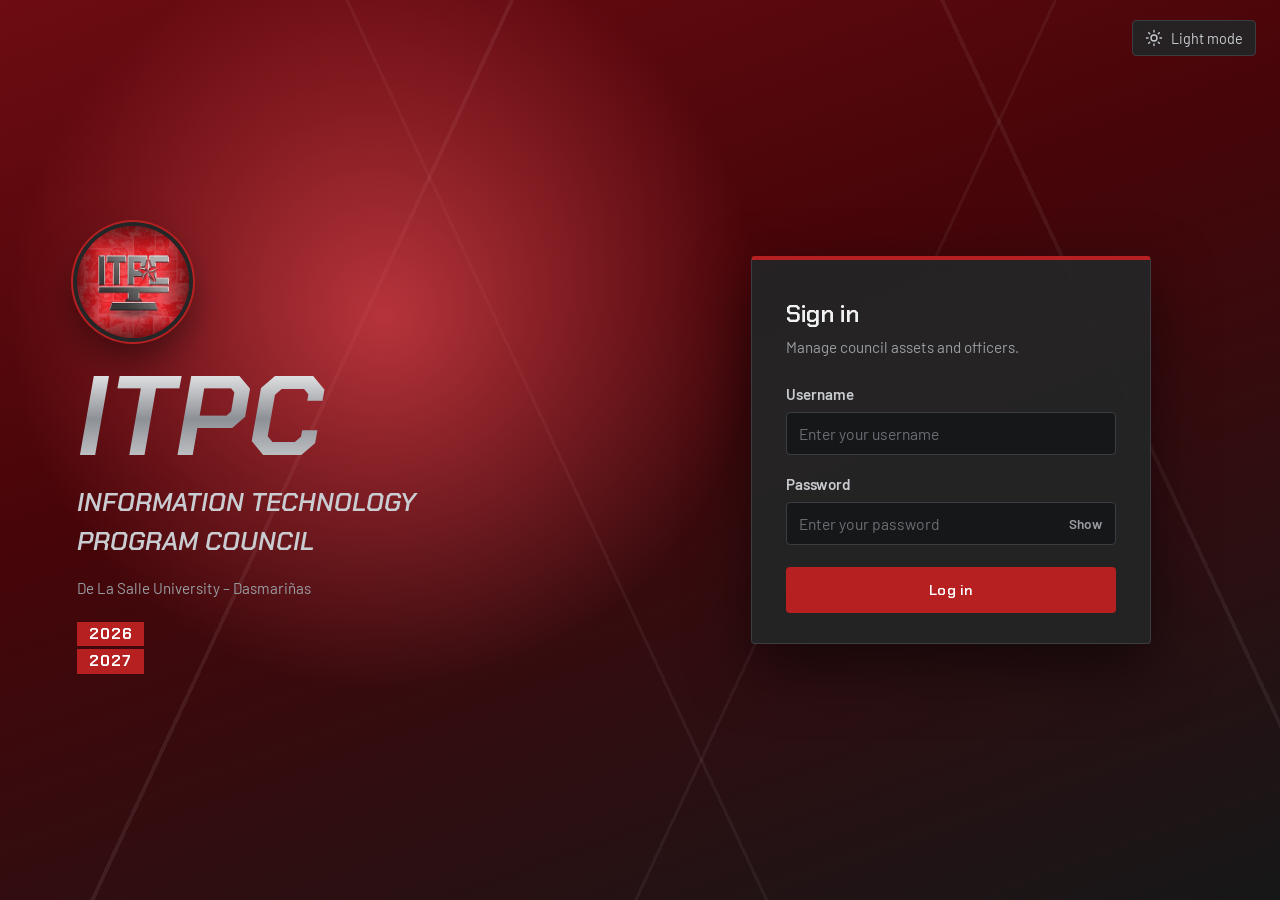
==== about.html @ 414f59ed "return of files changes: returning the files to the new repository." ====
<!doctype html>
<html lang="en">
  <head>
    <meta charset="UTF-8" />
    <meta name="viewport" content="width=device-width, initial-scale=1.0" />
    <title>ITPC — About</title>
    <link rel="icon" type="image/png" href="assets/favicon.png" />
    <link rel="preconnect" href="https://fonts.googleapis.com" />
    <link rel="preconnect" href="https://fonts.gstatic.com" crossorigin />
    <link
      href="https://fonts.googleapis.com/css2?family=Barlow:wght@400;500;600&family=Chakra+Petch:ital,wght@0,500;0,600;0,700;1,600;1,700&display=swap"
      rel="stylesheet"
    />
    <script>
      document.documentElement.setAttribute(
        "data-theme",
        localStorage.getItem("itpc_theme") || "dark",
      );
    </script>
    <link rel="stylesheet" href="css/style.css" />
  </head>
  <body>
    <div class="app-shell">
      <!-- Sidebar: identical on every page. main.js adds "is-active" to the
         link for the current page and fills in the user chip. -->
      <aside class="sidebar">
        <a class="sidebar-brand" href="dashboard.html">
          <img
            src="assets/itpc-logo.png"
            alt="ITPC logo"
            width="42"
            height="42"
          />
          <span class="brand-text">
            <strong>ITPC</strong>
            <small>Program Council ERP</small>
          </span>
        </a>

        <ul class="sidebar-nav">
          <li>
            <a href="dashboard.html"
              ><svg class="nav-icon" viewBox="0 0 24 24" aria-hidden="true">
                <rect x="3" y="3" width="7" height="9" rx="1" />
                <rect x="14" y="3" width="7" height="5" rx="1" />
                <rect x="14" y="12" width="7" height="9" rx="1" />
                <rect x="3" y="16" width="7" height="5" rx="1" /></svg
              >Dashboard</a
            >
          </li>
          <li>
            <a href="inventory.html"
              ><svg class="nav-icon" viewBox="0 0 24 24" aria-hidden="true">
                <path d="M21 8l-9-5-9 5v8l9 5 9-5V8z" />
                <path d="M3 8l9 5 9-5M12 13v8" /></svg
              >Inventory</a
            >
          </li>
          <li>
            <a href="hr.html"
              ><svg class="nav-icon" viewBox="0 0 24 24" aria-hidden="true">
                <circle cx="9" cy="8" r="3.5" />
                <path d="M2.5 20c0-3.6 2.9-6 6.5-6s6.5 2.4 6.5 6" />
                <circle cx="17" cy="9" r="2.5" />
                <path d="M17 14c2.8 0 4.5 1.9 4.5 4.5" /></svg
              >Officers</a
            >
          </li>
          <li>
            <a href="events.html"
              ><svg class="nav-icon" viewBox="0 0 24 24" aria-hidden="true">
                <rect x="3" y="5" width="18" height="16" rx="2" />
                <path d="M3 10h18M8 3v4M16 3v4" /></svg
              >Events</a
            >
          </li>
          <li>
            <a href="changelog.html"
              ><svg class="nav-icon" viewBox="0 0 24 24" aria-hidden="true">
                <path d="M3 12a9 9 0 1 0 3-6.7L3 8" />
                <path d="M3 3v5h5M12 7v5l3 2" /></svg
              >Change log</a
            >
          </li>
          <li>
            <a href="about.html"
              ><svg class="nav-icon" viewBox="0 0 24 24" aria-hidden="true">
                <circle cx="12" cy="12" r="9" />
                <path d="M12 11v5M12 8h.01" /></svg
              >About</a
            >
          </li>
          <li>
            <a href="contact.html"
              ><svg class="nav-icon" viewBox="0 0 24 24" aria-hidden="true">
                <rect x="3" y="5" width="18" height="14" rx="2" />
                <path d="M3 7l9 6 9-6" /></svg
              >Contact</a
            >
          </li>
        </ul>

        <div class="sidebar-footer">
          <div class="user-chip">
            <span class="user-avatar" id="userAvatar">?</span>
            <span
              ><strong id="userName">Guest</strong><small id="userRole"></small
            ></span>
          </div>
          <button
            type="button"
            class="theme-toggle"
            id="themeToggle"
            aria-pressed="false"
          >
            <svg class="to-light" viewBox="0 0 24 24" aria-hidden="true">
              <circle cx="12" cy="12" r="4" />
              <path
                d="M12 2v2M12 20v2M4.9 4.9l1.4 1.4M17.7 17.7l1.4 1.4M2 12h2M20 12h2M4.9 19.1l1.4-1.4M17.7 6.3l1.4-1.4"
              />
            </svg>
            <svg class="to-dark" viewBox="0 0 24 24" aria-hidden="true">
              <path d="M21 12.8A9 9 0 1 1 11.2 3a7 7 0 0 0 9.8 9.8z" />
            </svg>
            <span class="to-light">Light mode</span>
            <span class="to-dark">Dark mode</span>
          </button>
          <a href="index.html" id="logoutLink">Log out</a>
        </div>
      </aside>

      <main class="main-content">
        <div class="page-header">
          <div>
            <h1>About</h1>
            <p>Who we are and what this system is for.</p>
          </div>
        </div>

        <section class="panel about-intro">
          <div class="panel-header"><h2>About ITPC</h2></div>
          <p>
            ITPC is the IT Program Council of De La Salle University &ndash;
            Dasmari&ntilde;as (DLSU-D). The council runs events, workshops and
            activities for its members, and looks after the materials and
            officers that make them happen.
          </p>
          <!-- TODO: add the council's mission, vision, history and adviser here -->
        </section>

        <section class="panel">
          <div class="panel-header"><h2>What this system does</h2></div>
          <p class="about-lead">
            The ITPC Program Council ERP keeps the council's day-to-day records
            in one place, so nothing lives in scattered chats and spreadsheets.
          </p>
          <ul class="about-features">
            <li>
              <strong>Inventory</strong>
              <span>Track merchandise, event materials and office supplies, with low-stock alerts.</span>
            </li>
            <li>
              <strong>Officers</strong>
              <span>See every officer, their position, committee and active status.</span>
            </li>
            <li>
              <strong>Events</strong>
              <span>Plan meetings, workshops, seminars and socials on a shared calendar.</span>
            </li>
            <li>
              <strong>Change log</strong>
              <span>A record of who changed what, and when, across the whole system.</span>
            </li>
            <li>
              <strong>Reports &amp; backups</strong>
              <span>Print a status report or download a backup of all the data.</span>
            </li>
          </ul>
        </section>

        <section class="panel">
          <div class="panel-header"><h2>The developers</h2></div>
          <ul class="dev-list">
            <li>
              <span class="user-avatar" aria-hidden="true">JM</span>
              <strong>James Montuya</strong>
            </li>
            <li>
              <span class="user-avatar" aria-hidden="true">WY</span>
              <strong>Wyethh Yumang</strong>
            </li>
          </ul>
        </section>

        <footer class="site-footer">
          <div class="footer-grid">
            <div class="footer-brand">
              <div class="footer-logo">
                <img src="assets/itpc-logo.png" alt="" width="40" height="40" />
                <div>
                  <strong>ITPC</strong>
                  <small>Program Council ERP · DLSU-D</small>
                </div>
              </div>
              <p>
                Keeping the council's inventory, officers and events in one
                place.
              </p>
            </div>

            <nav class="footer-col" aria-label="Footer">
              <h3>Quick links</h3>
              <ul>
                <li><a href="dashboard.html">Dashboard</a></li>
                <li><a href="inventory.html">Inventory</a></li>
                <li><a href="hr.html">Officers</a></li>
                <li><a href="events.html">Events</a></li>
                <li><a href="changelog.html">Change log</a></li>
                <li><a href="about.html">About</a></li>
                <li><a href="contact.html">Contact</a></li>
              </ul>
            </nav>

            <div class="footer-col">
              <h3>Get in touch</h3>
              <ul>
                <li>
                  <a href="mailto:itprogramcouncil@gmail.com"
                    >itprogramcouncil@gmail.com</a
                  >
                </li>
                <li>
                  <a
                    href="https://web.facebook.com/DLSUD.ITPC"
                    target="_blank"
                    rel="noopener noreferrer"
                    >facebook.com/DLSUD.ITPC</a
                  >
                </li>
              </ul>
            </div>
          </div>

          <div class="footer-bottom">
            <span>&copy; 2026 ITPC. All rights reserved.</span>
            <span>Developed by James Montuya &amp; Wyethh Yumang</span>
          </div>
        </footer>
      </main>
    </div>

    <script src="js/auth.js"></script>
    <script src="js/main.js"></script>
  </body>
</html>
---- css/style.css ----
/* ==========================================================================
   ITPC ERP — Stylesheet
   Colors are taken from the DLSUD ITPC Facebook page (red banner, charcoal
   profile area, brushed-steel lettering).

   Sections: 1 Tokens & base · 2 Typography · 3 Layout · 4 Sidebar ·
   5 Buttons & forms · 6 Cards & panels · 7 Toolbar · 8 Table ·
   9 Dashboard widgets · 10 Toast & modals · 11 Login · 12 Motion ·
   13 Responsive
   ========================================================================== */

/* ---------- 1. Tokens & base ----------
   Every color lives here as a CSS variable. To re-theme the site, change
   these values only — nothing else in the file has a hardcoded color
   (except a few rgba() shadows). */
:root {
  /* Brand palette (sampled from the ITPC page) */
  --crimson: #b62021; /* main red of the banner */
  --crimson-bright: #da434c; /* highlight red, hover states */
  --maroon: #470509; /* deep red, backgrounds & glows */

  --ink: #161718; /* page background */
  --charcoal: #232527; /* panels (same dark as the FB profile area) */
  --charcoal-raised: #2c2f32; /* inputs, hovered rows */
  --line: #3a3d42; /* borders and dividers */

  --steel: #9a9ea3; /* muted text (the brushed-metal gray) */
  --steel-light: #c9ccd0;
  --text: #f1f2f3;

  --ok: #56b587; /* "In Stock" / "Active" */
  --ok-soft: rgba(86, 181, 135, 0.14);
  --danger-soft: rgba(218, 67, 76, 0.16);

  /* Fonts. Chakra Petch is the closest free match to the angular, italic
     lettering on the ITPC banner. Barlow is the readable body font. */
  --font-display: "Chakra Petch", "Bahnschrift", "Segoe UI", Arial, sans-serif;
  --font-body: "Barlow", "Segoe UI", Roboto, Helvetica, Arial, sans-serif;

  --radius: 4px;
  --sidebar-width: 244px;
  --transition: 0.18s ease;

  /* Tokens for colors that used to be hardcoded (so light mode can change them) */
  --hover-text: #ffffff;
  --hover-bg: rgba(255, 255, 255, 0.05);
  --placeholder: #6b6f75;
  --on-accent: #ffffff; /* text that sits on crimson/maroon */
  --login-card-bg: rgba(35, 37, 39, 0.92);
  --login-wash: linear-gradient(
    160deg,
    #6d0c12 0%,
    var(--maroon) 40%,
    var(--ink) 100%
  );
  --wordmark-grad: linear-gradient(
    180deg,
    #f3f4f5 0%,
    #8d9095 52%,
    #cfd1d4 100%
  );

  color-scheme: dark; /* makes native dropdowns, scrollbars, number spinners dark */
}

/* Light theme: only the variables change. Toggled by data-theme="light" on <html>. */
:root[data-theme="light"] {
  --crimson-bright: #c62830; /* slightly deeper so it's readable on white */

  --ink: #f2f3f5;
  --charcoal: #ffffff;
  --charcoal-raised: #eceef1;
  --line: #d6d9de;

  --steel: #5f646b;
  --steel-light: #3c4045;
  --text: #1b1c1e;

  --ok: #2e8f63;
  --ok-soft: rgba(46, 143, 99, 0.14);
  --danger-soft: rgba(182, 32, 33, 0.1);

  --hover-text: #111213;
  --hover-bg: rgba(0, 0, 0, 0.05);
  --placeholder: #8a8f96;
  --login-card-bg: rgba(255, 255, 255, 0.94);
  --login-wash: linear-gradient(
    160deg,
    #f4d3d6 0%,
    #f3e3e4 40%,
    var(--ink) 100%
  );
  --wordmark-grad: linear-gradient(
    180deg,
    #4a4d52 0%,
    #1f2226 52%,
    #5b5f65 100%
  );

  color-scheme: light;
}

* {
  box-sizing: border-box;
  margin: 0;
  padding: 0;
}

body {
  font-family: var(--font-body);
  color: var(--text);
  background: var(--ink);
  line-height: 1.5;
  -webkit-font-smoothing: antialiased;
}

a {
  color: inherit;
  text-decoration: none;
}

ul {
  list-style: none;
}

img {
  max-width: 100%;
  display: block;
}

button {
  font-family: inherit;
}

:focus-visible {
  outline: 2px solid var(--crimson-bright);
  outline-offset: 2px;
}

/* ---------- 2. Typography ----------
   Headings copy the banner: bold, italic, angular. */
h1 {
  font-family: var(--font-display);
  font-size: 2rem;
  font-weight: 700;
  font-style: italic;
  text-transform: uppercase;
  letter-spacing: 0.01em;
  line-height: 1.1;
}

h2 {
  font-family: var(--font-display);
  font-size: 1.2rem;
  font-weight: 600;
}

h3 {
  font-family: var(--font-display);
  font-size: 1.05rem;
  font-weight: 600;
}

p,
label,
td,
th {
  font-size: 0.95rem;
}
small {
  font-size: 0.8rem;
  color: var(--steel);
}

/* ---------- 3. App shell layout ---------- */
.app-shell {
  display: flex;
  min-height: 100vh;
}

.main-content {
  flex: 1;
  min-width: 0;
  padding: 36px 44px 56px;
  max-width: 1180px;
}

.page-header {
  display: flex;
  justify-content: space-between;
  align-items: flex-end;
  flex-wrap: wrap;
  gap: 14px;
  margin-bottom: 28px;
}

.page-header p {
  color: var(--steel);
  margin-top: 6px;
}

/* The little red bar under each page title echoes the red "2026/2027"
   blocks on the banner. */
.page-header h1::after {
  content: "";
  display: block;
  width: 56px;
  height: 4px;
  margin-top: 10px;
  background: var(--crimson);
  transform: skewX(-25deg);
}

/* ---------- 4. Sidebar ---------- */
.sidebar {
  width: var(--sidebar-width);
  background: var(--charcoal);
  border-right: 1px solid var(--line);
  flex-shrink: 0;
  padding: 24px 0 20px;
  display: flex;
  flex-direction: column;
  position: sticky;
  top: 0;
  height: 100vh; /* stays put while the page content scrolls */
}

.sidebar-brand {
  display: flex;
  align-items: center;
  gap: 12px;
  padding: 0 22px 22px;
  border-bottom: 1px solid var(--line);
  margin-bottom: 14px;
}

.sidebar-brand img {
  width: 42px;
  height: 42px;
  border-radius: 50%;
  box-shadow:
    0 0 0 2px var(--ink),
    0 0 0 3px var(--crimson);
}

.brand-text strong {
  display: block;
  font-family: var(--font-display);
  font-style: italic;
  font-size: 1.35rem;
  line-height: 1;
  letter-spacing: 0.04em;
}

.brand-text small {
  display: block;
  margin-top: 4px;
}

.sidebar-nav {
  flex: 1;
}

.sidebar-nav li a {
  display: flex;
  align-items: center;
  gap: 12px;
  padding: 12px 22px;
  font-size: 0.98rem;
  color: var(--steel-light);
  border-left: 3px solid transparent;
  transition:
    background var(--transition),
    padding-left var(--transition),
    color var(--transition);
}

.sidebar-nav li a:hover {
  background: var(--hover-bg);
  padding-left: 27px;
  color: var(--hover-text);
}

/* main.js adds this class to the link of the page you're on */
.sidebar-nav li a.is-active {
  background: linear-gradient(90deg, rgba(182, 32, 33, 0.28), transparent);
  border-left-color: var(--crimson-bright);
  color: var(--hover-text);
  font-weight: 600;
}

.nav-icon {
  width: 19px;
  height: 19px;
  flex-shrink: 0;
  fill: none;
  stroke: currentColor;
  stroke-width: 1.8;
  stroke-linecap: round;
  stroke-linejoin: round;
}

.sidebar-footer {
  padding: 14px 22px 0;
  border-top: 1px solid var(--line);
}

.user-chip {
  display: flex;
  align-items: center;
  gap: 10px;
  margin-bottom: 6px;
}

.user-avatar {
  width: 34px;
  height: 34px;
  border-radius: 50%;
  display: grid;
  place-items: center;
  background: var(--crimson);
  color: var(--on-accent);
  font-family: var(--font-display);
  font-weight: 700;
  flex-shrink: 0;
}

.user-chip strong {
  display: block;
  font-size: 0.95rem;
  line-height: 1.2;
}

.sidebar-footer a {
  display: block;
  padding: 8px 0;
  font-size: 0.9rem;
  color: var(--steel);
  transition: color var(--transition);
}

.sidebar-footer a:hover {
  color: var(--crimson-bright);
}

/* ---------- 5. Buttons & forms ---------- */
.btn {
  display: inline-block;
  padding: 10px 20px;
  border-radius: var(--radius);
  border: 1px solid transparent;
  font-family: var(--font-display);
  font-size: 0.9rem;
  font-weight: 600;
  letter-spacing: 0.03em;
  cursor: pointer;
  transition:
    background var(--transition),
    transform var(--transition),
    box-shadow var(--transition),
    border-color var(--transition);
}

.btn:hover {
  transform: translateY(-1px);
}
.btn:active {
  transform: translateY(0);
}

.btn-primary {
  background: var(--crimson);
  color: #ffffff;
}

.btn-primary:hover {
  background: var(--crimson-bright);
  box-shadow: 0 4px 16px rgba(218, 67, 76, 0.35);
}

.btn-secondary {
  background: transparent;
  border-color: var(--line);
  color: var(--steel-light);
}

.btn-secondary:hover {
  border-color: var(--steel);
  color: var(--hover-text);
}

.form-field {
  margin-bottom: 18px;
}

.form-field label {
  display: block;
  margin-bottom: 6px;
  font-weight: 600;
  color: var(--steel-light);
}

.form-field input,
.form-field select {
  width: 100%;
  padding: 11px 12px;
  border: 1px solid var(--line);
  border-radius: var(--radius);
  font-family: inherit;
  font-size: 0.98rem;
  color: var(--text);
  background: var(--ink);
  transition:
    border-color var(--transition),
    box-shadow var(--transition);
}

.form-field input::placeholder {
  color: var(--placeholder);
}

.form-field input:focus,
.form-field select:focus {
  outline: none;
  border-color: var(--crimson-bright);
  box-shadow: 0 0 0 3px rgba(218, 67, 76, 0.25);
}

.form-error {
  color: var(--crimson-bright);
  font-size: 0.88rem;
  margin-bottom: 12px;
}

/* Hidden by default; body.is-admin (set by JS after login) reveals them.
   Using a body class means rows created later by JS are covered too. */
.admin-only {
  display: none !important;
}

body.is-admin .admin-only {
  display: inline-block !important;
}

/* ---------- Theme toggle ---------- */
.theme-toggle {
  display: flex;
  align-items: center;
  gap: 8px;
  width: 100%;
  padding: 8px 0;
  background: none;
  border: none;
  cursor: pointer;
  font-size: 0.9rem;
  color: var(--steel);
  transition: color var(--transition);
}

.theme-toggle:hover {
  color: var(--crimson-bright);
}

.theme-toggle svg {
  width: 18px;
  height: 18px;
  flex-shrink: 0;
  fill: none;
  stroke: currentColor;
  stroke-width: 1.8;
  stroke-linecap: round;
  stroke-linejoin: round;
}

/* Dark mode shows "Light mode" (sun); light mode shows "Dark mode" (moon) */
.theme-toggle .to-dark {
  display: none;
}
:root[data-theme="light"] .theme-toggle .to-light {
  display: none;
}
:root[data-theme="light"] .theme-toggle .to-dark {
  display: inline-block;
}

/* Login page: floating button, top-right */
.login-screen .theme-toggle {
  position: absolute;
  top: 20px;
  right: 24px;
  z-index: 2;
  width: auto;
  padding: 8px 12px;
  border: 1px solid var(--line);
  border-radius: var(--radius);
  background: var(--login-card-bg);
  color: var(--steel-light);
}

/* ---------- 6. Cards & panels ---------- */
.stat-grid {
  display: grid;
  grid-template-columns: repeat(auto-fit, minmax(150px, 1fr));
  gap: 16px;
  margin-bottom: 24px;
}

.stat-card {
  position: relative;
  background: var(--charcoal);
  border: 1px solid var(--line);
  border-radius: var(--radius);
  padding: 20px 20px 18px;
  overflow: hidden;
  transition:
    transform var(--transition),
    border-color var(--transition);
}

/* Red corner tab in the top-right of every card */
.stat-card::after {
  content: "";
  position: absolute;
  top: 0;
  right: 0;
  width: 26px;
  height: 26px;
  background: linear-gradient(225deg, var(--crimson) 50%, transparent 50%);
}

.stat-card:hover {
  transform: translateY(-3px);
  border-color: var(--crimson);
}

.stat-card small {
  color: var(--steel-light);
  font-size: 0.85rem;
}

.stat-card .stat-value {
  font-family: var(--font-display);
  font-style: italic;
  font-size: 2.6rem;
  font-weight: 700;
  line-height: 1.1;
  margin-top: 4px;
}

.stat-card.alert .stat-value {
  color: var(--crimson-bright);
}

.panel {
  background: var(--charcoal);
  border: 1px solid var(--line);
  border-radius: var(--radius);
  padding: 22px 24px;
  margin-bottom: 24px;
  overflow-x: auto; /* wide tables scroll inside the panel, not the page */
}

.panel-header {
  display: flex;
  justify-content: space-between;
  align-items: center;
  gap: 12px;
  margin-bottom: 12px;
}

/* ---------- 7. Toolbar (search + filters) ---------- */
.toolbar {
  display: flex;
  justify-content: space-between;
  align-items: center;
  flex-wrap: wrap;
  gap: 12px;
  margin-bottom: 18px;
}

.search-wrap {
  position: relative;
  flex: 1 1 260px;
  max-width: 360px;
}

.search-wrap input {
  width: 100%;
  padding-right: 38px; /* room for the "/" hint */
}

/* Small "/" key hint inside the search box (press / to focus it) */
.search-wrap kbd {
  position: absolute;
  right: 10px;
  top: 50%;
  transform: translateY(-50%);
  font-family: var(--font-display);
  font-size: 0.78rem;
  color: var(--steel);
  border: 1px solid var(--line);
  border-radius: 3px;
  padding: 0 6px;
  pointer-events: none;
}

.toolbar-filters {
  display: flex;
  gap: 10px;
  flex-wrap: wrap;
  align-items: center;
}

.toolbar input,
.toolbar-filters select {
  padding: 9px 12px;
  border: 1px solid var(--line);
  border-radius: var(--radius);
  font-family: inherit;
  font-size: 0.92rem;
  color: var(--text);
  background: var(--charcoal);
  transition:
    border-color var(--transition),
    box-shadow var(--transition);
}

.toolbar input:focus,
.toolbar-filters select:focus {
  outline: none;
  border-color: var(--crimson-bright);
  box-shadow: 0 0 0 3px rgba(218, 67, 76, 0.25);
}

.result-count {
  font-size: 0.85rem;
  color: var(--steel);
  margin: 0 4px;
}

/* ---------- 8. Table ---------- */
table {
  width: 100%;
  border-collapse: collapse;
}

thead th {
  text-align: left;
  padding: 10px 12px;
  color: var(--steel);
  border-bottom: 2px solid var(--crimson);
  font-weight: 600;
  white-space: nowrap;
}

/* Sortable headers: JS sets aria-sort to "ascending" / "descending" */
thead th[data-sort] {
  cursor: pointer;
  user-select: none;
  transition: color var(--transition);
}

thead th[data-sort]:hover {
  color: var(--hover-text);
}

thead th[data-sort]::after {
  content: " \2195";
  opacity: 0.35;
}

thead th[aria-sort="ascending"]::after {
  content: " \2191";
  opacity: 1;
  color: var(--crimson-bright);
}

thead th[aria-sort="descending"]::after {
  content: " \2193";
  opacity: 1;
  color: var(--crimson-bright);
}

tbody td {
  padding: 13px 12px;
  border-bottom: 1px solid var(--line);
  vertical-align: middle;
}

tbody tr {
  transition:
    background var(--transition),
    box-shadow var(--transition);
}

/* A red bar slides in on the left of the row you hover */
tbody tr:hover {
  background: var(--charcoal-raised);
  box-shadow: inset 3px 0 0 var(--crimson);
}

tbody td a {
  color: var(--crimson-bright);
  font-weight: 600;
  margin-right: 12px;
  white-space: nowrap;
}

tbody td a:hover {
  text-decoration: underline;
}

tbody td a.delete-link {
  color: var(--steel);
}
tbody td a.delete-link:hover {
  color: var(--crimson-bright);
}

.status-badge {
  display: inline-block;
  padding: 3px 11px;
  border-radius: 999px;
  font-size: 0.8rem;
  font-weight: 600;
}

.status-ok {
  background: var(--ok-soft);
  color: var(--ok);
}

.status-low {
  background: var(--danger-soft);
  color: var(--crimson-bright);
}

/* Quantity cell: number + small bar showing how full the stock is */
.qty-cell {
  display: flex;
  align-items: center;
  gap: 10px;
}

.qty-cell b {
  min-width: 2ch;
  font-weight: 600;
}

.meter {
  flex: 1;
  min-width: 56px;
  max-width: 110px;
  height: 6px;
  border-radius: 3px;
  background: var(--ink);
  overflow: hidden;
}

.meter > i {
  display: block;
  height: 100%;
  background: var(--ok);
  border-radius: 3px;
  transition: width 0.6s ease;
}

.meter.is-low > i {
  background: var(--crimson-bright);
}

/* Name cell on the Officers page: round initials + name */
.person {
  display: flex;
  align-items: center;
  gap: 12px;
}

.person .user-avatar {
  width: 34px;
  height: 34px;
  font-size: 0.85rem;
  background: var(--maroon);
  border: 1px solid var(--crimson);
}

.empty-state {
  text-align: center;
  padding: 36px 12px 12px;
  color: var(--steel);
}

.empty-state strong {
  display: block;
  color: var(--text);
  font-size: 1rem;
  margin-bottom: 4px;
}

/* ---------- 9. Dashboard widgets ---------- */
.dash-grid {
  display: grid;
  grid-template-columns: repeat(2, minmax(0, 1fr));
  gap: 24px;
}

.dash-grid .panel {
  margin-bottom: 0;
}

.quick-actions {
  display: flex;
  gap: 10px;
  flex-wrap: wrap;
}

/* Horizontal bar rows (stock levels, officers per committee) */
.bar-list li {
  margin-bottom: 14px;
}

.bar-list li:last-child {
  margin-bottom: 0;
}

.bar-label {
  display: flex;
  justify-content: space-between;
  gap: 12px;
  font-size: 0.9rem;
  margin-bottom: 5px;
}

.bar-label span:last-child {
  color: var(--steel);
  font-variant-numeric: tabular-nums;
}

.bar-track {
  height: 8px;
  background: var(--ink);
  border-radius: 4px;
  overflow: hidden;
}

.bar-track > i {
  display: block;
  height: 100%;
  width: 0; /* JS sets the real width after load so the bar grows in */
  background: var(--steel);
  border-radius: 4px;
  transition: width 0.8s cubic-bezier(0.2, 0.8, 0.2, 1);
}

.bar-track > i.is-low {
  background: var(--crimson-bright);
}
.bar-track > i.is-ok {
  background: var(--ok);
}

.activity-list li {
  display: flex;
  align-items: flex-start;
  gap: 12px;
  padding: 11px 0;
  border-bottom: 1px solid var(--line);
  font-size: 0.93rem;
}

.activity-list li:last-child {
  border-bottom: none;
}

/* Colored dot = type of action (add / edit / delete) */
.activity-dot {
  width: 9px;
  height: 9px;
  margin-top: 7px;
  border-radius: 50%;
  background: var(--steel);
  flex-shrink: 0;
}

.activity-dot.is-add {
  background: var(--ok);
}
.activity-dot.is-delete {
  background: var(--crimson-bright);
}

.activity-list span.msg {
  flex: 1;
}

.activity-list time {
  color: var(--steel);
  font-size: 0.8rem;
  white-space: nowrap;
  margin-top: 2px;
}

/* ---------- 10. Toast & modals ---------- */
.toast {
  position: fixed;
  bottom: 24px;
  right: 24px;
  background: var(--charcoal-raised);
  color: var(--text);
  padding: 13px 18px;
  border-radius: var(--radius);
  border-left: 4px solid var(--crimson);
  box-shadow: 0 10px 30px rgba(0, 0, 0, 0.5);
  font-size: 0.93rem;
  opacity: 0;
  transform: translateY(10px);
  transition:
    opacity 0.2s ease,
    transform 0.2s ease;
  pointer-events: none;
  z-index: 200;
}

.toast.is-visible {
  opacity: 1;
  transform: translateY(0);
}

.modal-overlay {
  position: fixed;
  inset: 0;
  background: rgba(10, 10, 11, 0.72);
  display: none;
  align-items: center;
  justify-content: center;
  padding: 16px;
  z-index: 100;
}

.modal-overlay.is-open {
  display: flex;
  animation: fade-in 0.15s ease;
}

.modal-box {
  position: relative;
  background: var(--charcoal);
  border: 1px solid var(--line);
  border-top: 4px solid var(--crimson);
  border-radius: var(--radius);
  padding: 28px;
  width: 100%;
  max-width: 440px;
  max-height: 88vh;
  overflow-y: auto;
  box-shadow: 0 24px 60px rgba(0, 0, 0, 0.55);
}

.modal-overlay.is-open .modal-box {
  animation: pop-in 0.2s ease;
}

.modal-box h2 {
  margin-bottom: 16px;
  padding-right: 28px;
}

.modal-box li {
  display: flex;
  justify-content: space-between;
  gap: 16px;
  padding: 9px 0;
  border-bottom: 1px solid var(--line);
}

.modal-box li span:first-child {
  color: var(--steel);
}

.modal-close {
  position: absolute;
  top: 14px;
  right: 16px;
  background: none;
  border: none;
  font-size: 1.5rem;
  line-height: 1;
  cursor: pointer;
  color: var(--steel);
  transition: color var(--transition);
}

.modal-close:hover {
  color: var(--hover-text);
}

.modal-box form .btn-primary {
  width: 100%;
  margin-top: 4px;
}

/* ---------- 11. Login page ----------
   The one "wow" screen: a comic-panel background (like the ITPC banner) with
   a red spotlight that follows your mouse. main.js updates --mx / --my. */
.login-screen {
  position: relative;
  min-height: 100vh;
  display: grid;
  grid-template-columns: 1.15fr 1fr;
  align-items: center;
  gap: 40px;
  padding: 40px 6vw;
  overflow: hidden;
  background: var(--ink);
  --mx: 30%;
  --my: 35%;
}

.login-bg {
  position: absolute;
  inset: 0;
  z-index: 0;
  background:
    /* the spotlight that follows the cursor */
    radial-gradient(
      520px circle at var(--mx) var(--my),
      rgba(218, 67, 76, 0.75),
      transparent 72%
    ),
    /* thin diagonal "panel edges" like the comic collage on the banner */
    linear-gradient(
        115deg,
        transparent 0 30%,
        rgba(255, 255, 255, 0.07) 30% 30.25%,
        transparent 30.25% 62%,
        rgba(255, 255, 255, 0.05) 62% 62.2%,
        transparent 62.2%
      ),
    linear-gradient(
      65deg,
      transparent 0 45%,
      rgba(255, 255, 255, 0.05) 45% 45.2%,
      transparent 45.2% 80%,
      rgba(255, 255, 255, 0.06) 80% 80.25%,
      transparent 80.25%
    ),
    /* base red-to-black wash */ var(--login-wash);
}

.login-hero,
.login-card {
  position: relative;
  z-index: 1;
}

.hero-logo {
  width: 112px;
  height: 112px;
  border-radius: 50%;
  box-shadow:
    0 0 0 4px var(--charcoal),
    0 0 0 6px var(--crimson),
    0 18px 40px rgba(0, 0, 0, 0.5);
  margin-bottom: 26px;
}

/* Brushed-steel gradient text, like the banner lettering */
.wordmark {
  font-size: clamp(3.5rem, 9vw, 7rem);
  line-height: 0.95;
  padding-right: 0.08em; /* italic text overhangs; this stops the last letter clipping */
  background: var(--wordmark-grad);
  -webkit-background-clip: text;
  background-clip: text;
  color: transparent;
}

.wordmark::after {
  display: none;
}

.hero-name {
  margin-top: 14px;
  font-family: var(--font-display);
  font-size: clamp(1.1rem, 2.2vw, 1.6rem);
  font-weight: 600;
  font-style: italic;
  text-transform: uppercase;
  color: var(--steel-light);
  max-width: 22ch;
}

.hero-school {
  margin-top: 16px;
  color: var(--steel);
}

/* Red year tags copied from the banner: "2026" over "2027" */
.year-tags {
  display: inline-flex;
  flex-direction: column;
  gap: 3px;
  margin-top: 22px;
}

.year-tags span {
  background: var(--crimson);
  color: var(--on-accent);
  font-family: var(--font-display);
  font-weight: 700;
  font-size: 0.95rem;
  padding: 1px 12px;
  letter-spacing: 0.06em;
}

.login-card {
  justify-self: center;
  width: 100%;
  max-width: 400px;
  background: var(--login-card-bg);
  border: 1px solid var(--line);
  border-top: 4px solid var(--crimson);
  padding: 36px 34px 30px;
  border-radius: var(--radius);
  box-shadow: 0 24px 60px rgba(0, 0, 0, 0.5);
}

.login-card h2 {
  font-size: 1.5rem;
  margin-bottom: 4px;
}

.login-card > p {
  color: var(--steel);
  margin-bottom: 24px;
}

.login-card .btn-primary {
  width: 100%;
  padding: 13px;
  margin-top: 4px;
}

/* Password box with a Show/Hide button inside it */
.password-wrap {
  position: relative;
}
.password-wrap input {
  padding-right: 64px;
}

.toggle-password {
  position: absolute;
  right: 6px;
  top: 50%;
  transform: translateY(-50%);
  background: none;
  border: none;
  color: var(--steel);
  font-size: 0.85rem;
  font-weight: 600;
  padding: 6px 8px;
  cursor: pointer;
}

.toggle-password:hover {
  color: var(--hover-text);
}

/* Demo account shortcuts: click to fill the form (handy when presenting) */
.demo-accounts {
  margin-top: 20px;
  padding-top: 18px;
  border-top: 1px solid var(--line);
}

.demo-accounts small {
  display: block;
  margin-bottom: 10px;
}

.demo-buttons {
  display: flex;
  gap: 8px;
}

.demo-buttons .btn {
  flex: 1;
  padding: 8px 10px;
  font-size: 0.85rem;
}

/* Wrong password: the card shakes once */
.login-card.is-shaking {
  animation: shake 0.4s ease;
}

/* ---------- 9b. Events & calendar ---------- */
:root {
  --ev-meeting: var(--crimson-bright);
  --ev-workshop: var(--ok);
  --ev-seminar: #5b9bd5;
  --ev-social: #e0a63a;
}

/* Textareas and side-by-side fields share the form-field look */
.form-field textarea {
  width: 100%;
  padding: 11px 12px;
  border: 1px solid var(--line);
  border-radius: var(--radius);
  font-family: inherit;
  font-size: 0.98rem;
  color: var(--text);
  background: var(--ink);
  resize: vertical;
  transition:
    border-color var(--transition),
    box-shadow var(--transition);
}

.form-field textarea:focus {
  outline: none;
  border-color: var(--crimson-bright);
  box-shadow: 0 0 0 3px rgba(218, 67, 76, 0.25);
}

.form-row {
  display: grid;
  grid-template-columns: 1fr 1fr;
  gap: 12px;
}

/* .btn sets display, which would otherwise beat the hidden attribute */
.btn[hidden] {
  display: none;
}

.events-layout {
  display: grid;
  grid-template-columns: minmax(0, 1.5fr) minmax(0, 1fr);
  gap: 24px;
  align-items: start;
}

.events-layout .panel {
  margin-bottom: 0;
}

.cal-header {
  display: flex;
  justify-content: space-between;
  align-items: center;
  gap: 12px;
  margin-bottom: 16px;
}

.cal-nav {
  display: flex;
  gap: 6px;
}

.cal-nav .btn {
  padding: 6px 12px;
}

.cal-weekdays,
.cal-grid {
  display: grid;
  grid-template-columns: repeat(7, minmax(0, 1fr));
  gap: 4px;
}

.cal-weekdays span {
  text-align: center;
  font-size: 0.78rem;
  font-weight: 600;
  text-transform: uppercase;
  letter-spacing: 0.06em;
  color: var(--steel);
  padding-bottom: 6px;
}

.cal-cell {
  display: flex;
  flex-direction: column;
  align-items: flex-start;
  justify-content: space-between;
  min-height: 68px;
  padding: 6px 8px;
  border: 1px solid var(--line);
  border-radius: var(--radius);
  background: var(--ink);
  color: var(--text);
  font-family: inherit;
  text-align: left;
  cursor: pointer;
  transition:
    background var(--transition),
    border-color var(--transition);
}

.cal-cell.is-empty {
  background: transparent;
  border-color: transparent;
  cursor: default;
}

.cal-cell:not(.is-empty):hover {
  background: var(--charcoal-raised);
  border-color: var(--steel);
}

.cal-cell.is-today {
  border-color: var(--crimson-bright);
}

.cal-cell.is-today .cal-day {
  background: var(--crimson);
  color: var(--on-accent);
  border-radius: 50%;
  width: 24px;
  height: 24px;
  display: grid;
  place-items: center;
  margin: -2px 0 0 -4px;
}

.cal-cell.is-selected {
  background: var(--charcoal-raised);
  box-shadow: inset 0 0 0 2px var(--crimson-bright);
}

.cal-day {
  font-size: 0.9rem;
  font-weight: 600;
}

.cal-dots {
  display: flex;
  align-items: center;
  gap: 3px;
  min-height: 8px;
}

.cal-dots em {
  font-style: normal;
  font-size: 0.7rem;
  color: var(--steel);
}

.dot {
  display: inline-block;
  width: 8px;
  height: 8px;
  border-radius: 50%;
  background: var(--steel);
}

.dot.type-meeting {
  background: var(--ev-meeting);
}
.dot.type-workshop {
  background: var(--ev-workshop);
}
.dot.type-seminar {
  background: var(--ev-seminar);
}
.dot.type-social {
  background: var(--ev-social);
}

.cal-legend {
  display: flex;
  flex-wrap: wrap;
  gap: 16px;
  margin-top: 16px;
  font-size: 0.82rem;
  color: var(--steel);
}

.cal-legend li {
  display: flex;
  align-items: center;
  gap: 6px;
}

/* Event rows: used on the Events page and in the Dashboard widget */
.event-item {
  display: flex;
  align-items: center;
  gap: 14px;
  padding: 12px 0;
  border-bottom: 1px solid var(--line);
}

.event-item:last-child {
  border-bottom: none;
}

.event-item.is-past {
  opacity: 0.55;
}

.event-date {
  flex-shrink: 0;
  width: 48px;
  padding: 6px 0;
  text-align: center;
  border: 1px solid var(--line);
  border-top: 3px solid var(--crimson);
  border-radius: var(--radius);
  background: var(--ink);
}

.event-date b {
  display: block;
  font-family: var(--font-display);
  font-size: 1.2rem;
  line-height: 1;
}

.event-date span {
  font-size: 0.72rem;
  text-transform: uppercase;
  letter-spacing: 0.06em;
  color: var(--steel);
}

.event-info {
  flex: 1;
  min-width: 0;
}

.event-info strong {
  display: block;
}

.event-info small {
  display: block;
  color: var(--steel);
  margin: 2px 0 6px;
}

.event-tag {
  display: inline-block;
  padding: 1px 9px;
  border-radius: 999px;
  font-size: 0.72rem;
  font-weight: 600;
  border: 1px solid currentColor;
}

.event-tag.type-meeting {
  color: var(--ev-meeting);
}
.event-tag.type-workshop {
  color: var(--ev-workshop);
}
.event-tag.type-seminar {
  color: var(--ev-seminar);
}
.event-tag.type-social {
  color: var(--ev-social);
}

.event-actions {
  display: flex;
  gap: 12px;
  flex-shrink: 0;
  font-size: 0.9rem;
}

.event-actions a {
  color: var(--crimson-bright);
  font-weight: 600;
}

.event-actions a.delete-link {
  color: var(--steel);
}
.event-actions a.delete-link:hover {
  color: var(--crimson-bright);
}

/* Dashboard: low stock alert rows */
.low-list li {
  display: flex;
  align-items: center;
  gap: 14px;
  padding: 11px 0;
  border-bottom: 1px solid var(--line);
}

.low-list li:last-child {
  border-bottom: none;
}

.low-info {
  flex: 1;
  min-width: 0;
}

.low-info strong {
  display: block;
}

.low-info small {
  color: var(--steel);
}

.low-list .meter {
  flex: 0 0 72px;
  min-width: 0;
}

.low-list .status-badge {
  white-space: nowrap;
}

@media (max-width: 1000px) {
  .events-layout {
    grid-template-columns: 1fr;
  }
}

@media (max-width: 480px) {
  .cal-cell {
    min-height: 52px;
    padding: 4px;
  }
  .cal-weekdays span {
    font-size: 0.68rem;
  }
  .form-row {
    grid-template-columns: 1fr;
  }
  .event-item {
    flex-wrap: wrap;
  }
  .event-actions {
    width: 100%;
    padding-left: 62px;
  }
}

/* ---------- 12. Motion ----------
   Kept deliberately small: one entrance on the login screen, bars that grow
   on the dashboard, and hover/click feedback. Everything is switched off for
   people who ask their device for reduced motion. */
@keyframes fade-in {
  from {
    opacity: 0;
  }
  to {
    opacity: 1;
  }
}

@keyframes pop-in {
  from {
    opacity: 0;
    transform: translateY(8px) scale(0.98);
  }
  to {
    opacity: 1;
    transform: translateY(0) scale(1);
  }
}

@keyframes slide-in-left {
  from {
    opacity: 0;
    transform: translateX(-28px);
  }
  to {
    opacity: 1;
    transform: translateX(0);
  }
}

@keyframes shake {
  0%,
  100% {
    transform: translateX(0);
  }
  20%,
  60% {
    transform: translateX(-8px);
  }
  40%,
  80% {
    transform: translateX(8px);
  }
}

.login-hero {
  animation: slide-in-left 0.7s cubic-bezier(0.2, 0.8, 0.2, 1) both;
}
.login-card {
  animation: pop-in 0.5s ease 0.25s both;
}

/* Dashboard stat cards rise in one after the other */
.stat-grid .stat-card {
  animation: pop-in 0.4s ease both;
}
.stat-grid .stat-card:nth-child(2) {
  animation-delay: 0.06s;
}
.stat-grid .stat-card:nth-child(3) {
  animation-delay: 0.12s;
}
.stat-grid .stat-card:nth-child(4) {
  animation-delay: 0.18s;
}

@media (prefers-reduced-motion: reduce) {
  *,
  *::before,
  *::after {
    animation: none !important;
    transition: none !important;
  }
}

/* ---------- 13. Responsive ---------- */
@media (max-width: 900px) {
  .login-screen {
    grid-template-columns: 1fr;
    gap: 28px;
    padding: 32px 20px;
  }

  .hero-logo {
    width: 84px;
    height: 84px;
    margin-bottom: 16px;
  }
  .dash-grid {
    grid-template-columns: 1fr;
  }
}

@media (max-width: 768px) {
  .app-shell {
    flex-direction: column;
  }

  /* The sidebar turns into a top bar */
  .sidebar {
    position: static;
    width: 100%;
    height: auto;
    flex-direction: row;
    align-items: center;
    padding: 10px 16px;
    overflow-x: auto;
    border-right: none;
    border-bottom: 1px solid var(--line);
  }

  .sidebar-brand {
    border-bottom: none;
    padding: 0 14px 0 0;
    margin-bottom: 0;
    white-space: nowrap;
  }

  .sidebar-brand img {
    width: 34px;
    height: 34px;
  }
  .brand-text small {
    display: none;
  }

  .sidebar-nav {
    display: flex;
  }

  .sidebar-nav li a {
    padding: 8px 14px;
    border-left: none;
    border-bottom: 3px solid transparent;
    white-space: nowrap;
  }

  .sidebar-nav li a:hover {
    padding-left: 14px;
  }

  .sidebar-nav li a.is-active {
    background: none;
    border-bottom-color: var(--crimson-bright);
  }

  /* Keep Log out reachable: it sits at the end of the top bar */
  .sidebar-footer {
    border-top: none;
    padding: 0 0 0 8px;
    margin-left: auto;
    white-space: nowrap;
  }

  .user-chip {
    display: none;
  }
  .sidebar-footer a {
    padding: 8px 10px;
  }
  .sidebar-footer .theme-toggle {
    width: auto;
    padding: 8px 10px;
  }
  .theme-toggle span {
    display: none !important; /* icon only in the top bar */
  }

  .main-content {
    padding: 24px 16px 40px;
  }
  h1 {
    font-size: 1.6rem;
  }

  .search-wrap {
    max-width: none;
  }
  .toast {
    left: 16px;
    right: 16px;
    bottom: 16px;
  }
}

@media (max-width: 480px) {
  .sidebar {
    padding: 10px 8px;
  }
  .sidebar-nav li a {
    padding: 8px 9px;
    font-size: 0.85rem;
  }
  .sidebar-footer a {
    padding: 8px;
    font-size: 0.85rem;
  }
  .nav-icon {
    display: none;
  }
  .brand-text {
    display: none;
  }
}

/* Very narrow phones: with 4 nav links the top bar no longer fits in one row.
   Brand + theme/Log out stay on the first row, the links get their own row. */
@media (max-width: 400px) {
  .sidebar {
    flex-wrap: wrap;
    row-gap: 4px;
  }
  .sidebar-brand {
    margin-right: auto;
    padding-right: 0;
  }
  .sidebar-footer {
    order: 2;
    margin-left: 0;
    padding-left: 0;
  }
  .sidebar-nav {
    order: 3;
    width: 100%;
    justify-content: space-around;
  }
}

/* ---------- 9c. Backup panel ---------- */
.backup-note {
  color: var(--steel);
  margin-bottom: 14px;
  max-width: 70ch;
}

.backup-note span {
  color: var(--steel-light);
  font-weight: 600;
}

#backupStatus {
  margin-top: 12px;
}

/* ---------- 9d. Printable report ----------
   Always light, whatever theme the app is in, so it prints cleanly. */
body.report-page {
  background: #e9eaec;
  color: #161718;
}

.report-toolbar {
  display: flex;
  justify-content: space-between;
  align-items: center;
  gap: 12px;
  max-width: 860px;
  margin: 20px auto 0;
  padding: 0 16px;
}

.report-toolbar .btn-secondary {
  background: #ffffff;
  color: #3c4045;
  border-color: #c9ccd0;
}

.report {
  max-width: 860px;
  margin: 16px auto 40px;
  padding: 40px 44px;
  background: #ffffff;
  color: #161718;
  box-shadow: 0 8px 30px rgba(0, 0, 0, 0.12);
  -webkit-print-color-adjust: exact;
  print-color-adjust: exact;
}

.report h1,
.report h2 {
  color: #161718;
}

.report h2 {
  font-size: 1.05rem;
  margin: 28px 0 10px;
  padding-bottom: 6px;
  border-bottom: 2px solid #b62021;
  break-after: avoid;
}

.report-head {
  display: flex;
  align-items: center;
  gap: 16px;
}

.report-head img {
  border-radius: 50%;
}

.report-head h1 {
  font-size: 1.7rem;
}

.report-head p {
  margin-top: 4px;
  color: #5f646b;
  font-size: 0.9rem;
}

.report-stats {
  display: grid;
  grid-template-columns: repeat(5, minmax(0, 1fr));
  gap: 10px;
  margin-top: 24px;
}

.report-stats div {
  padding: 10px 12px;
  border: 1px solid #d6d9de;
  border-top: 3px solid #b62021;
}

.report-stats b {
  display: block;
  font-family: var(--font-display);
  font-size: 1.5rem;
  line-height: 1.1;
}

.report-stats span {
  font-size: 0.78rem;
  color: #5f646b;
}

.report table {
  font-size: 0.9rem;
}

.report thead th {
  padding: 7px 8px;
  color: #3c4045;
  border-bottom: 1px solid #8a8f96;
  font-size: 0.8rem;
  text-transform: uppercase;
  letter-spacing: 0.04em;
}

.report tbody td {
  padding: 7px 8px;
  border-bottom: 1px solid #e1e3e6;
  vertical-align: top;
}

.report tbody tr:hover {
  background: none;
  box-shadow: none;
}

.report .r-low {
  color: #b62021;
}

.report-empty {
  color: #5f646b;
  font-style: italic;
}

.report-foot {
  margin-top: 32px;
  padding-top: 10px;
  border-top: 1px solid #d6d9de;
  font-size: 0.78rem;
  color: #5f646b;
}

@media (max-width: 700px) {
  .report {
    padding: 24px 18px;
  }
  .report-stats {
    grid-template-columns: repeat(2, minmax(0, 1fr));
  }
  .report table {
    display: block;
    overflow-x: auto;
  }
}

@media print {
  @page {
    margin: 14mm;
  }
  body.report-page {
    background: #ffffff;
  }
  .no-print {
    display: none !important;
  }
  .report {
    max-width: none;
    margin: 0;
    padding: 0;
    box-shadow: none;
  }
  .report-stats {
    grid-template-columns: repeat(5, minmax(0, 1fr));
  }
  .report table {
    display: table;
  }
  .report thead {
    display: table-header-group; /* repeat the header on every page */
  }
  .report tr {
    break-inside: avoid;
  }
}

/* ---------- 9e. Change log page ---------- */
.table-scroll {
  overflow-x: auto;
}

#logTable th,
#logTable td {
  vertical-align: top;
}

#logTable tbody td {
  padding: 12px;
}

.log-when {
  white-space: nowrap;
  color: var(--steel-light);
  font-size: 0.9rem;
}

.log-role {
  display: block;
  color: var(--steel);
  font-size: 0.78rem;
}

.log-action {
  display: inline-block;
  padding: 2px 10px;
  border-radius: 999px;
  font-size: 0.78rem;
  font-weight: 600;
  background: var(--charcoal-raised);
  color: var(--steel-light);
  border: 1px solid var(--line);
}

.log-action.is-add {
  background: var(--ok-soft);
  color: var(--ok);
  border-color: transparent;
}

.log-action.is-delete {
  background: var(--danger-soft);
  color: var(--crimson-bright);
  border-color: transparent;
}

.change-details {
  margin-top: 6px;
  font-size: 0.88rem;
  color: var(--steel-light);
}

.change-details li {
  padding: 1px 0;
  overflow-wrap: anywhere;
}

.change-details b {
  color: var(--steel);
  font-weight: 600;
}

.change-details del {
  text-decoration: line-through;
  color: var(--steel);
}

.change-details ins {
  text-decoration: none;
  color: var(--ok);
  font-weight: 600;
}

.log-date {
  display: flex;
  align-items: center;
  gap: 6px;
  font-size: 0.85rem;
  color: var(--steel);
}

.log-date input {
  padding: 8px 10px;
}

/* ---------- 9f. Integrity notices ---------- */
.integrity-banner {
  margin-bottom: 20px;
  padding: 12px 16px;
  border: 1px solid var(--crimson);
  border-left-width: 4px;
  border-radius: var(--radius);
  background: var(--danger-soft);
  color: var(--text);
  font-size: 0.92rem;
}

.log-action.is-integrity {
  background: var(--danger-soft);
  color: var(--crimson-bright);
  border-color: var(--crimson);
}
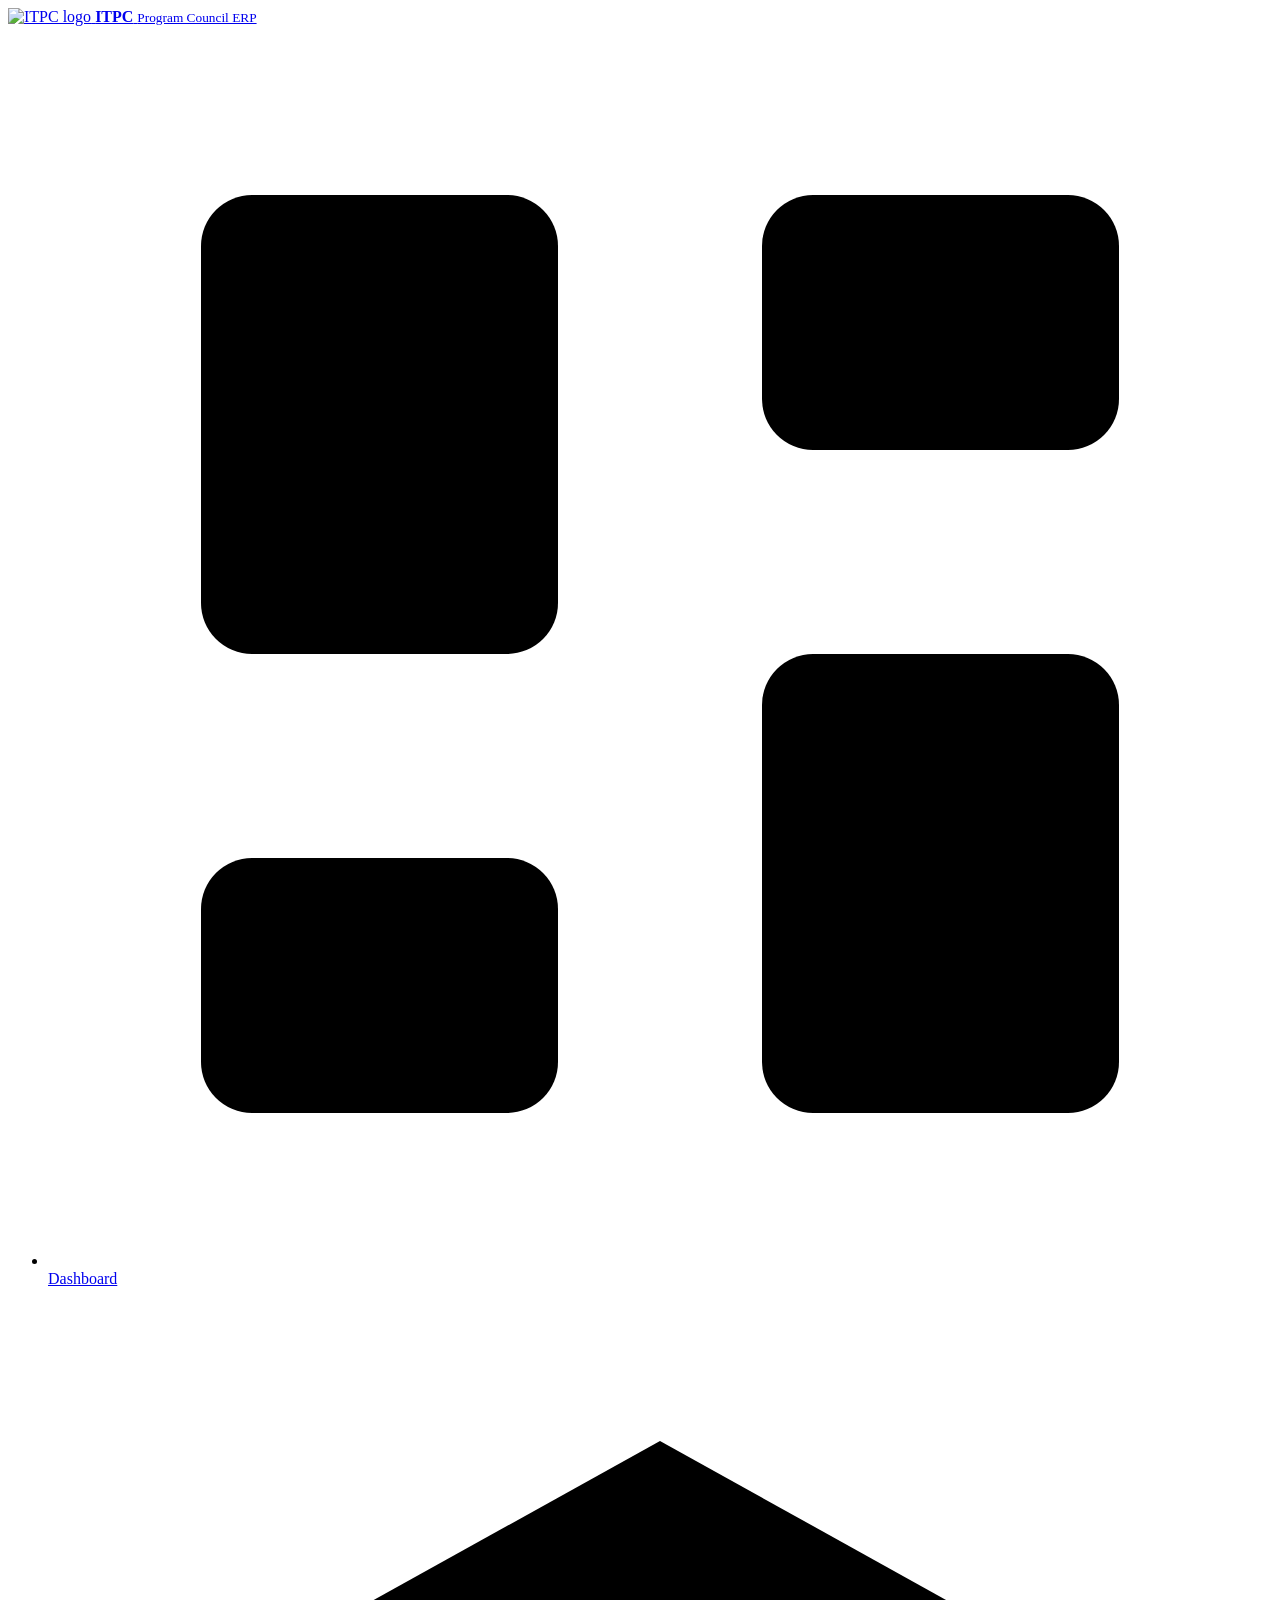
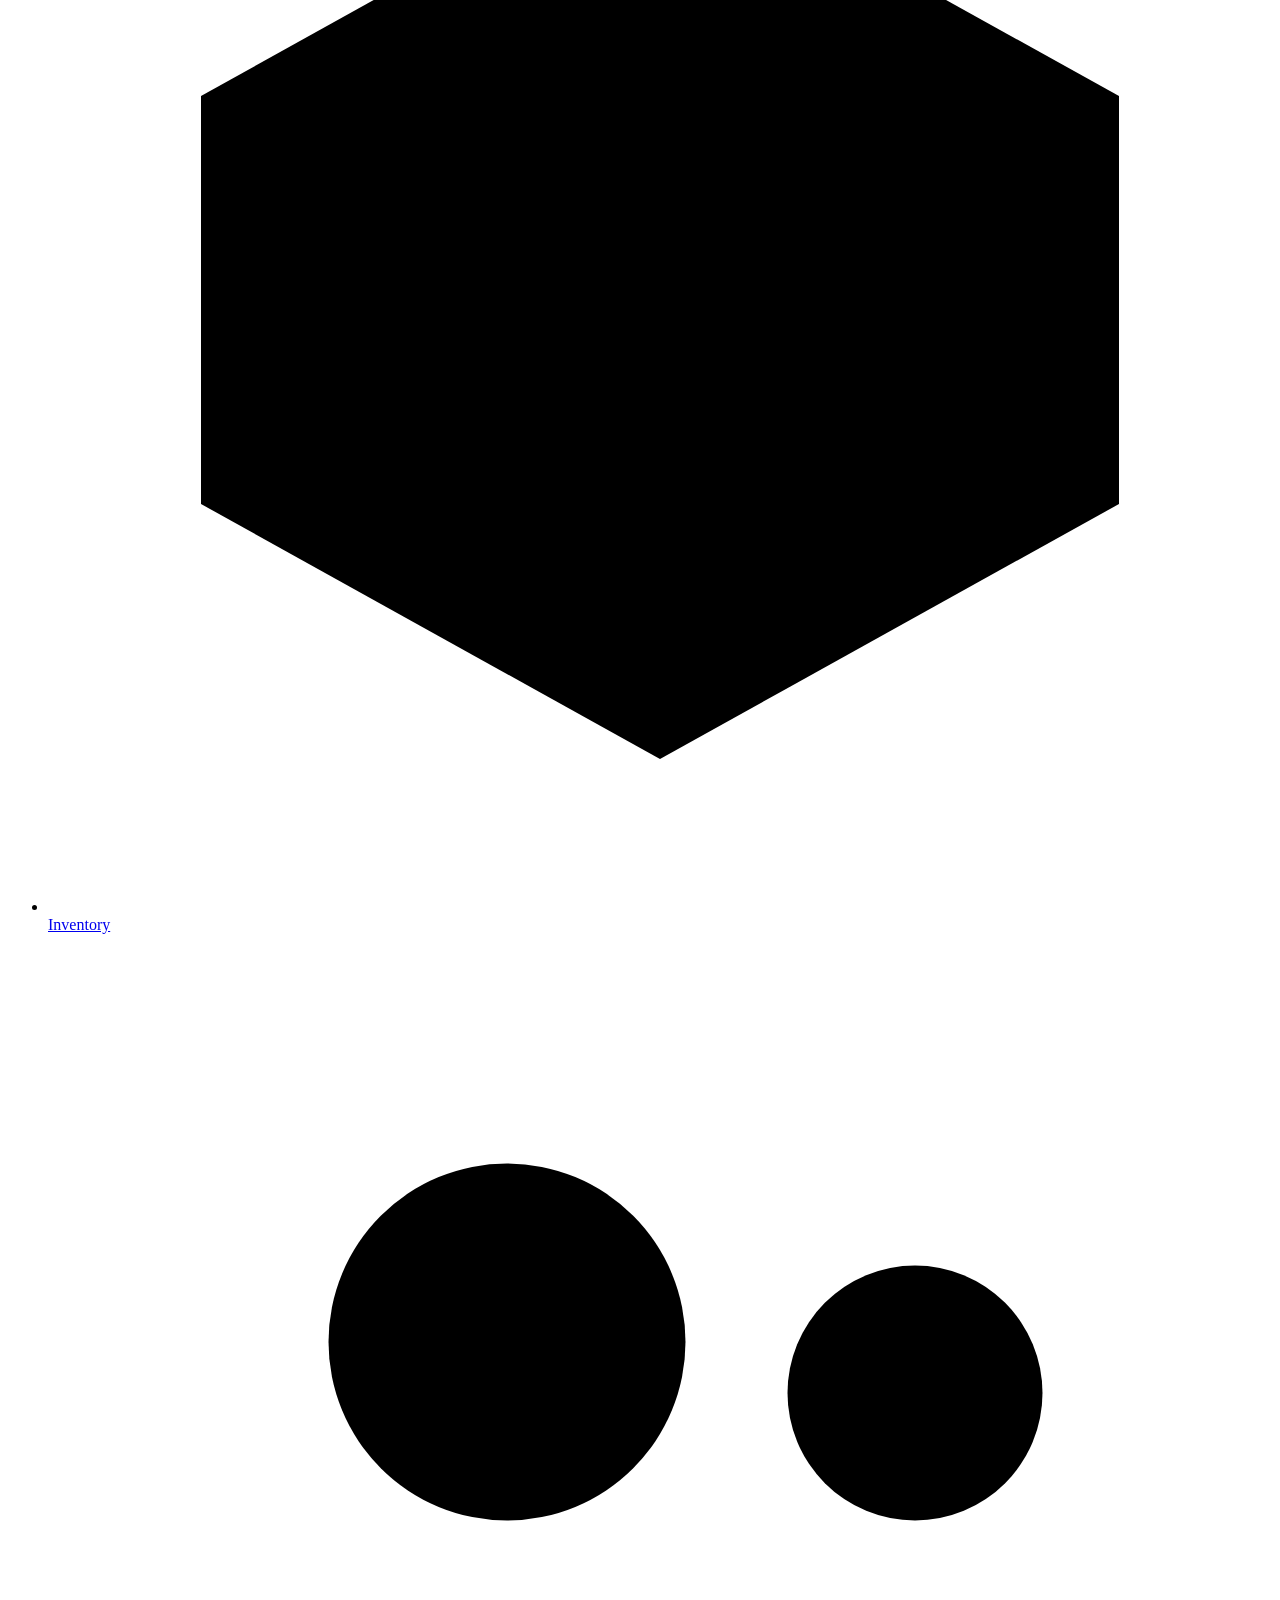
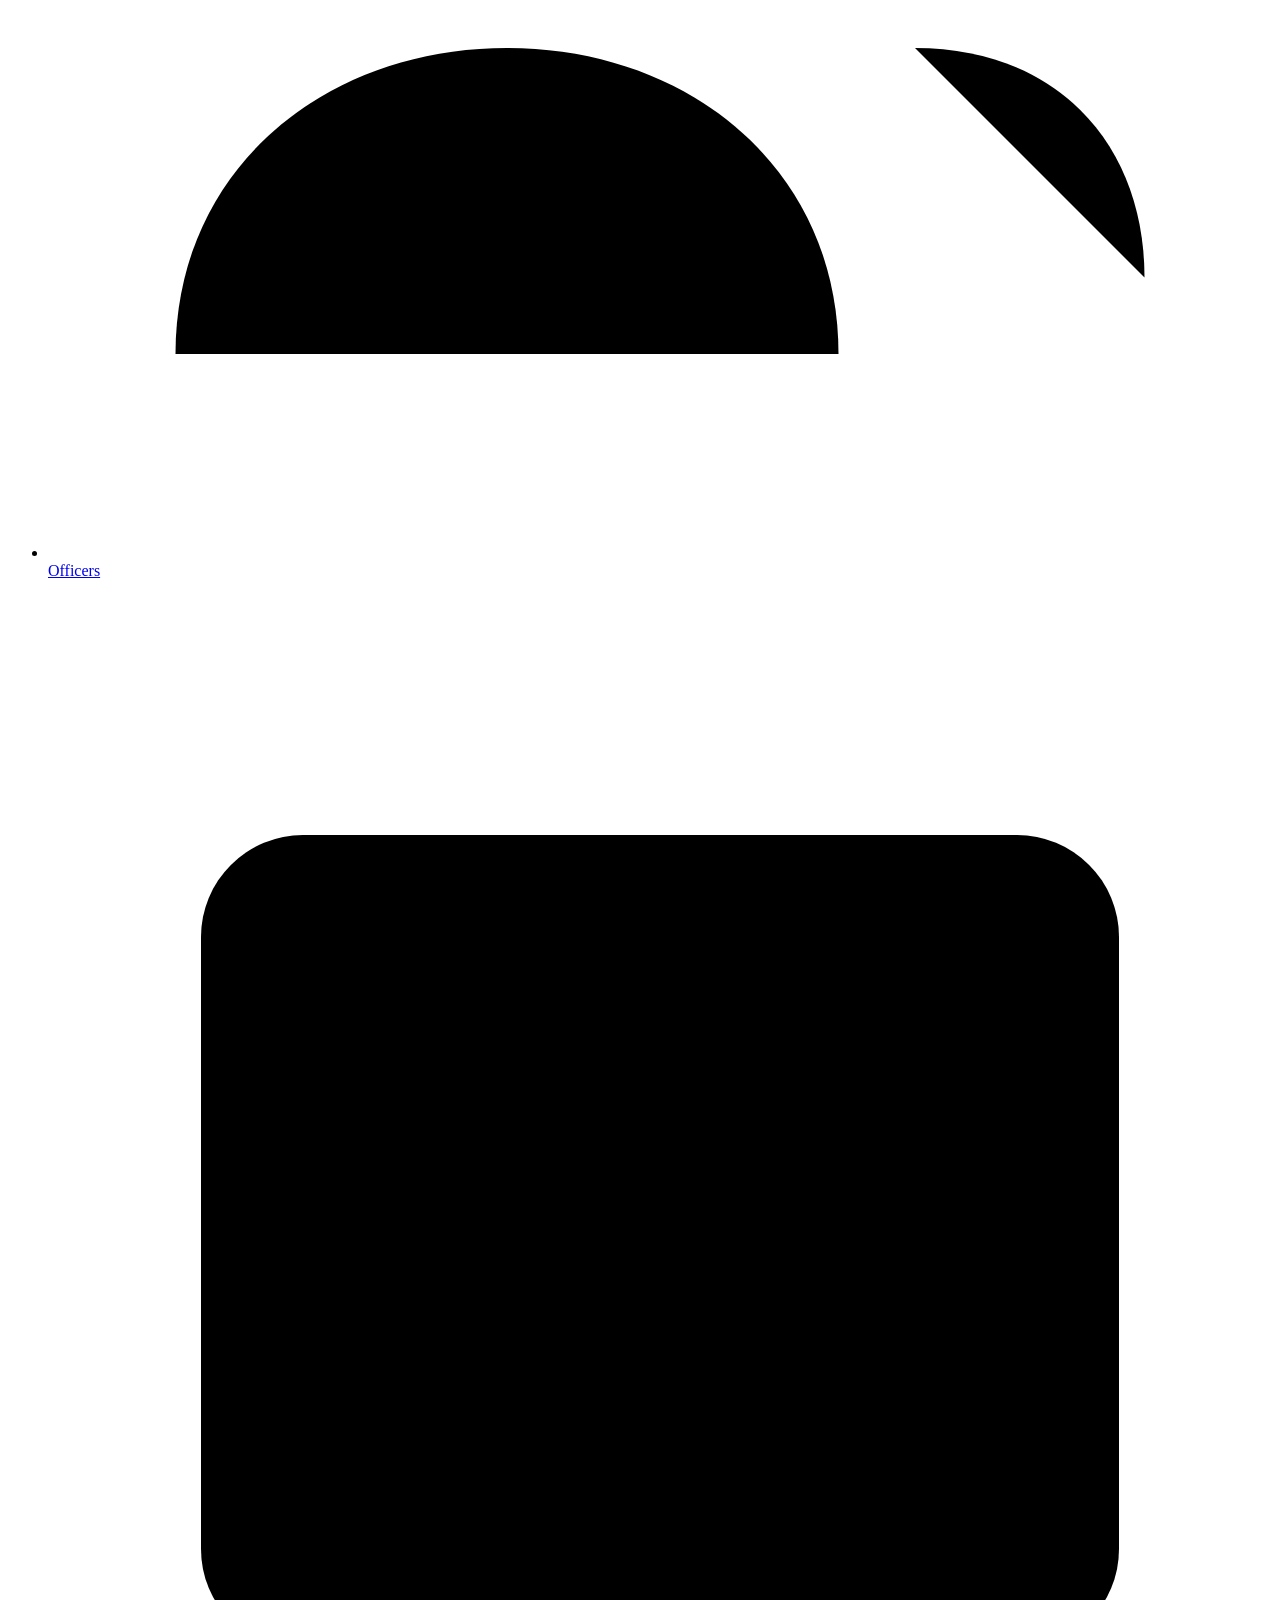
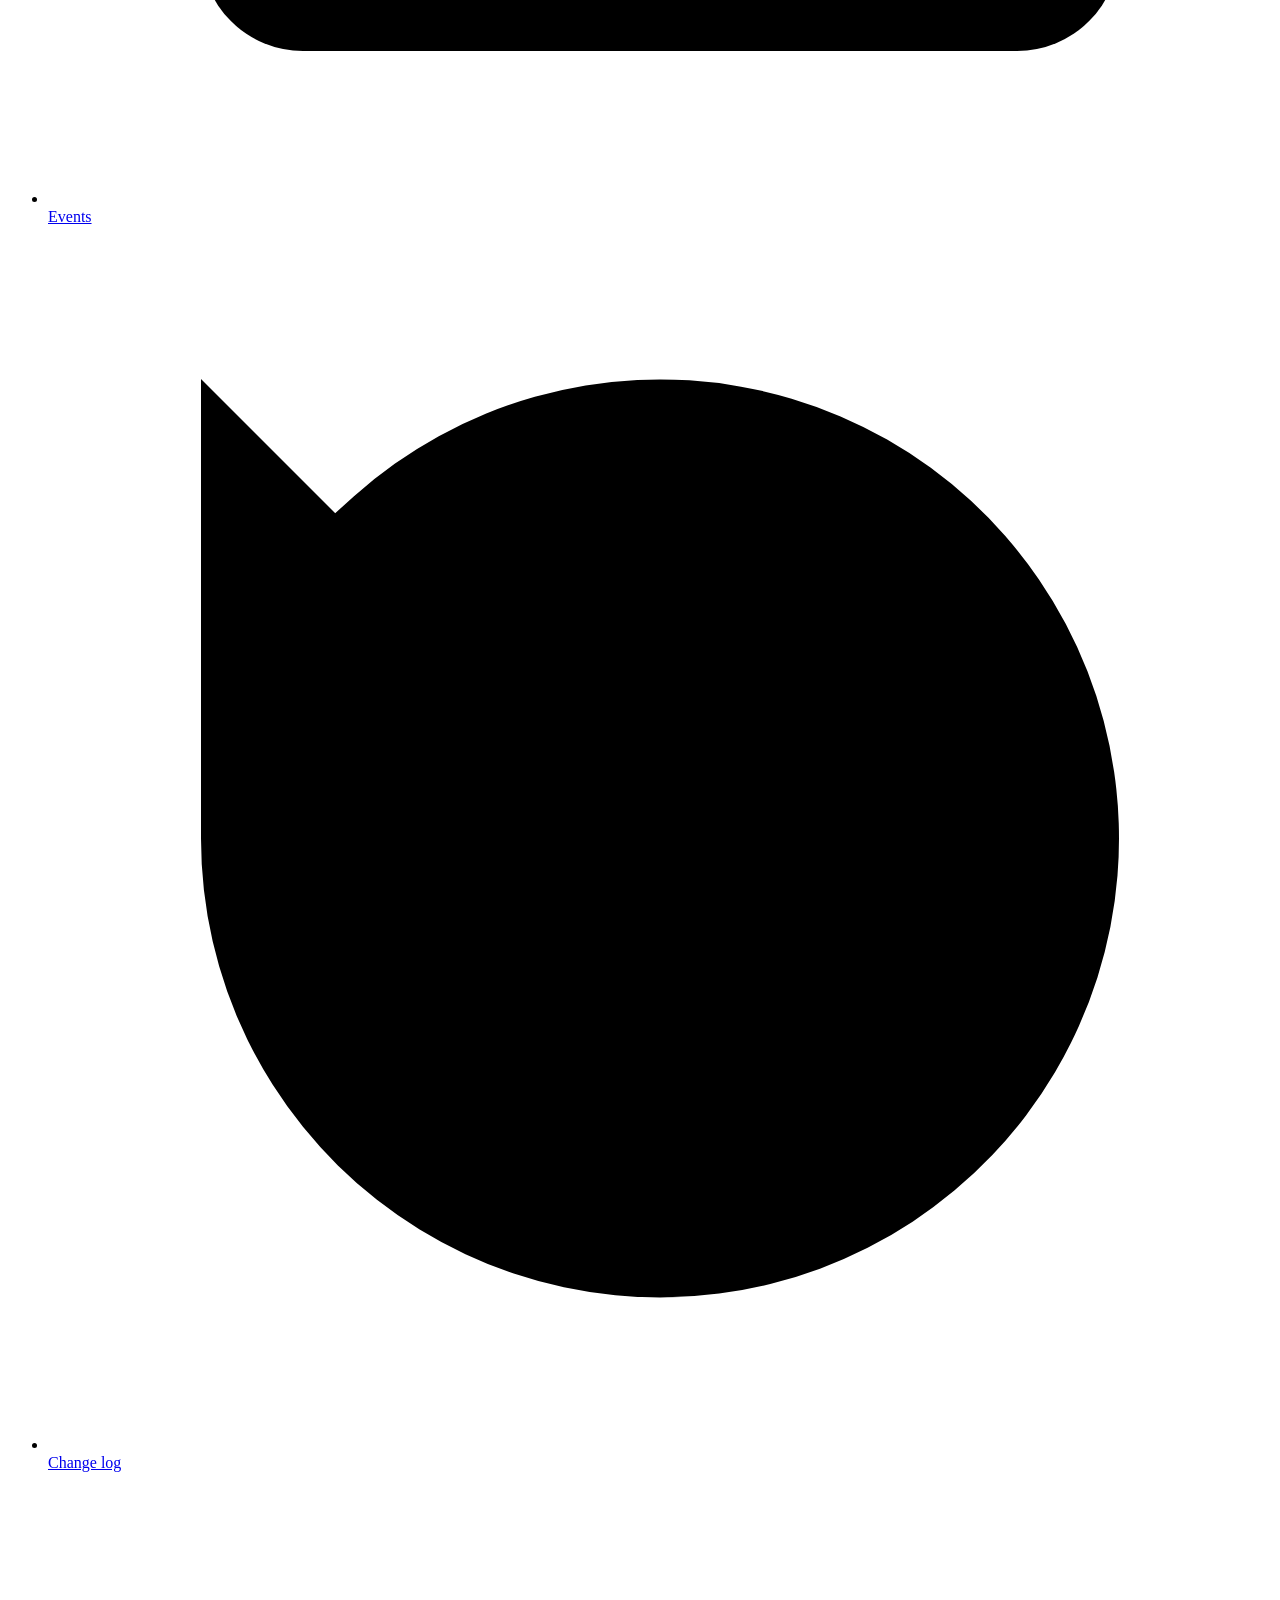
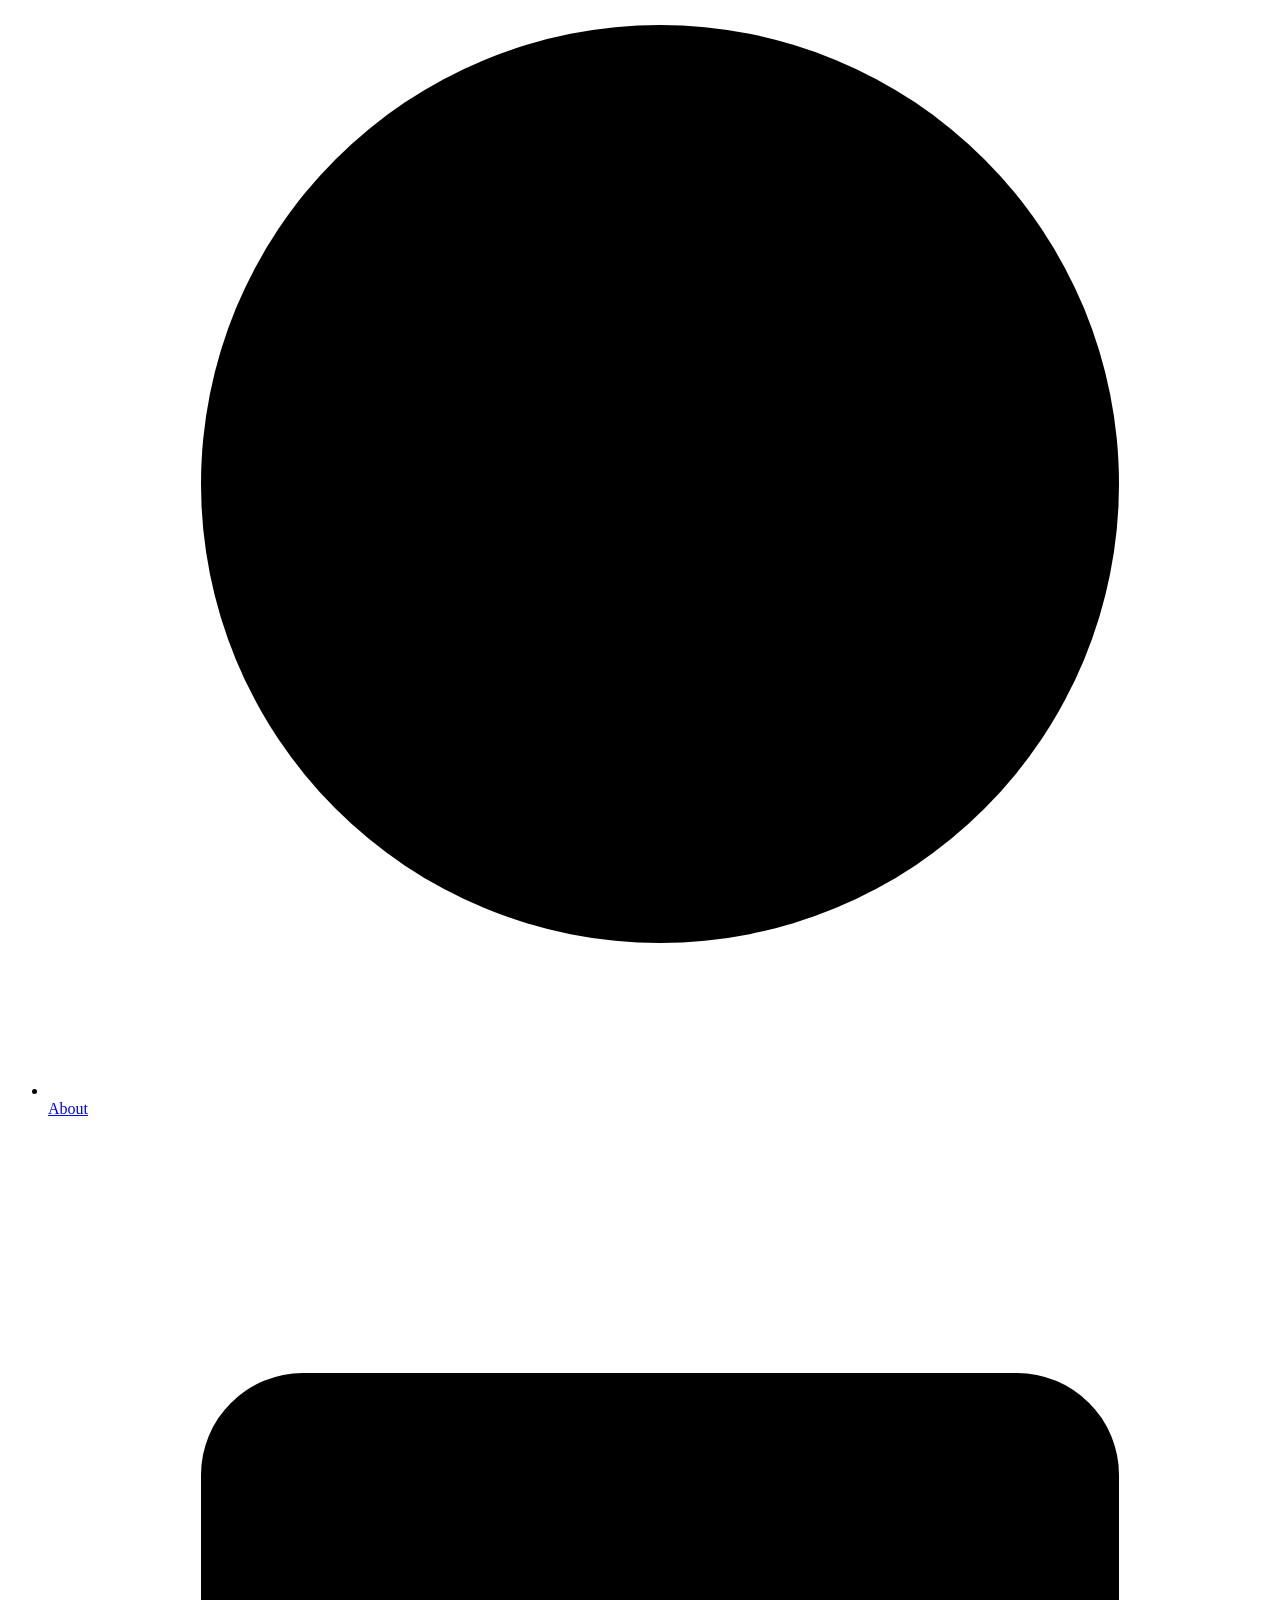
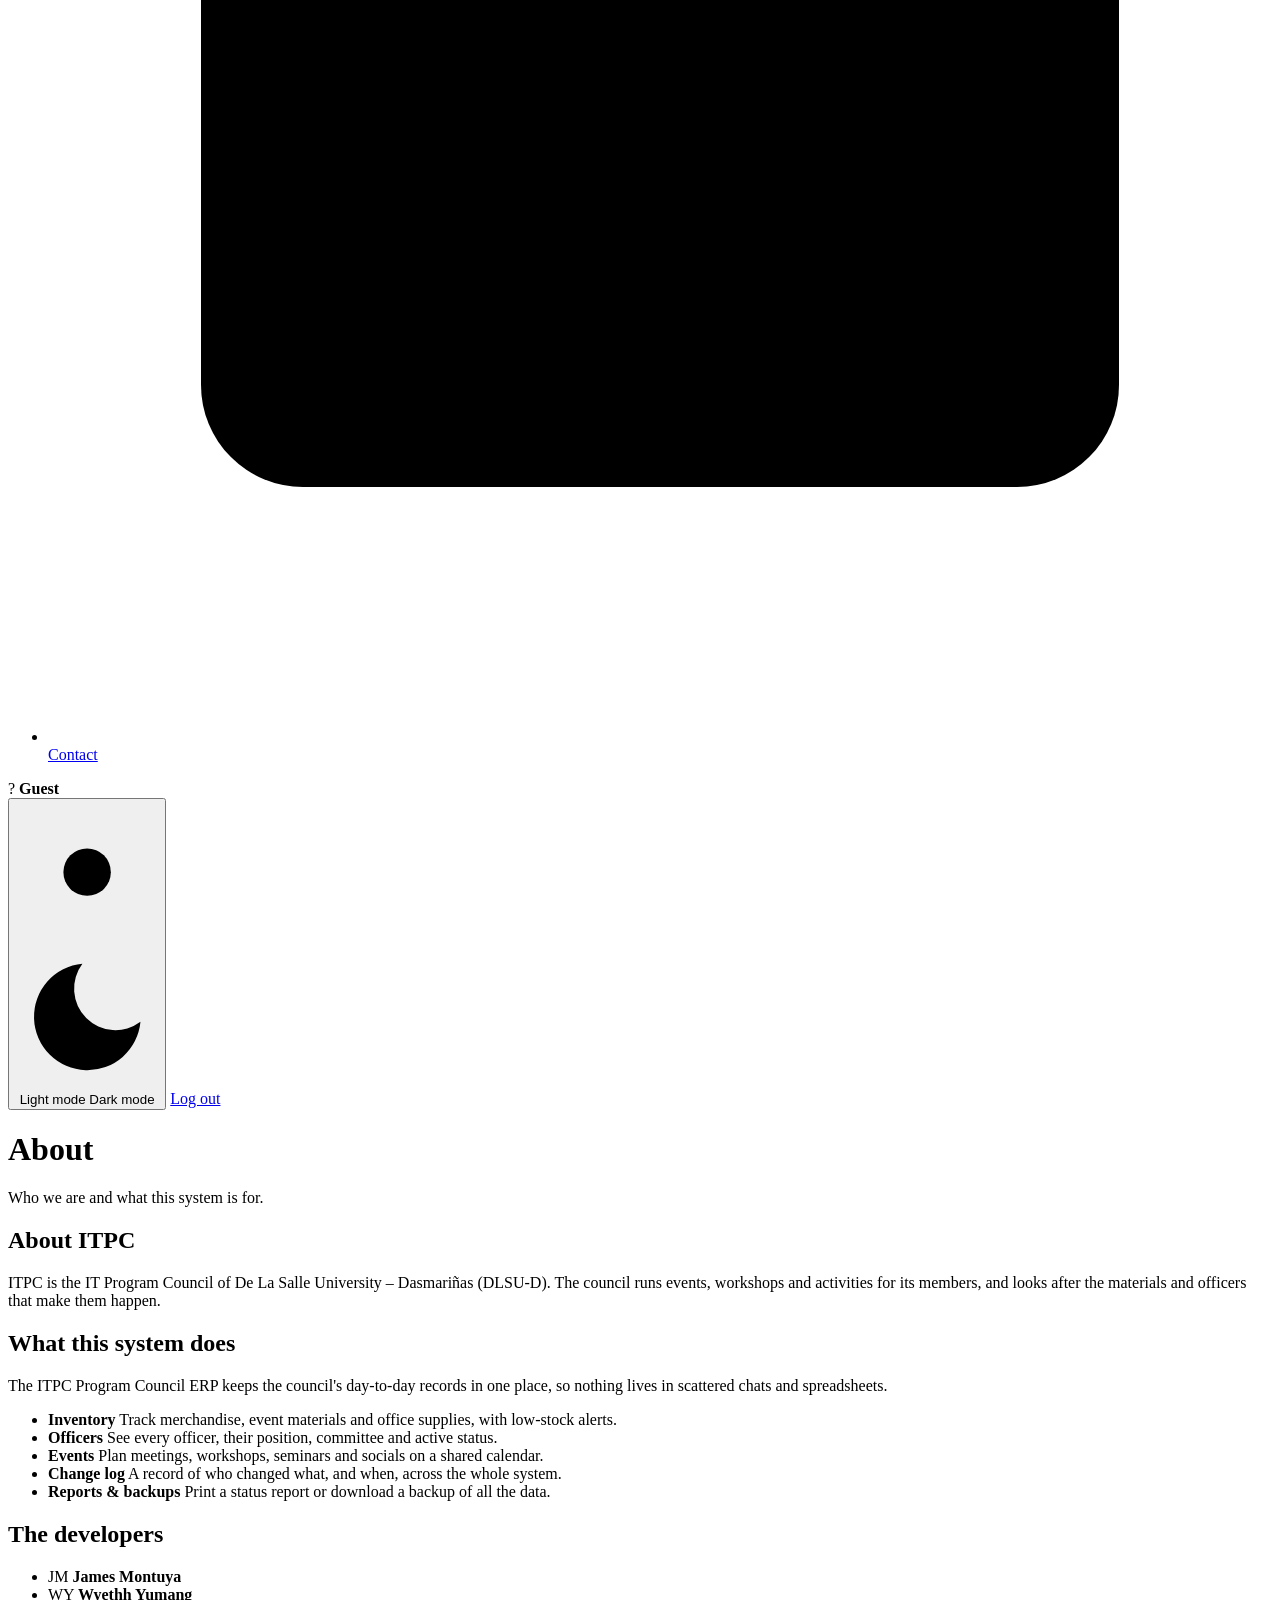
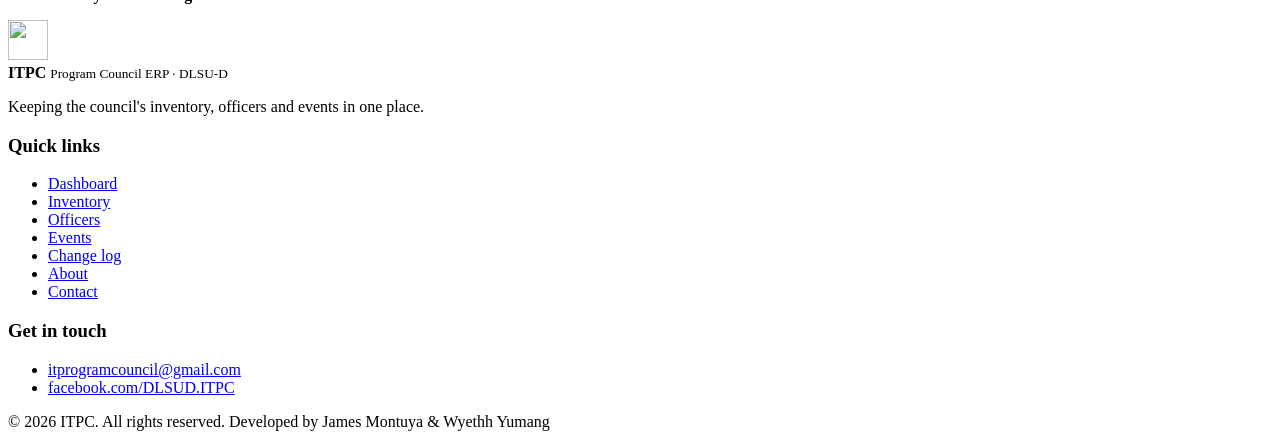
==== commit db717eb5: "Addition of DJango and PostGreSQL - Add a Django backend and API while keeping the existing HTML/CSS" ====
--- a/about.html
+++ b/about.html
@@ -4,7 +4,7 @@
     <meta charset="UTF-8" />
     <meta name="viewport" content="width=device-width, initial-scale=1.0" />
     <title>ITPC — About</title>
-    <link rel="icon" type="image/png" href="assets/favicon.png" />
+    <link rel="icon" type="image/png" href="/static/favicon.png" />
     <link rel="preconnect" href="https://fonts.googleapis.com" />
     <link rel="preconnect" href="https://fonts.gstatic.com" crossorigin />
     <link
@@ -17,7 +17,7 @@
         localStorage.getItem("itpc_theme") || "dark",
       );
     </script>
-    <link rel="stylesheet" href="css/style.css" />
+    <link rel="stylesheet" href="/static/style.css" />
   </head>
   <body>
     <div class="app-shell">
@@ -26,7 +26,7 @@
       <aside class="sidebar">
         <a class="sidebar-brand" href="dashboard.html">
           <img
-            src="assets/itpc-logo.png"
+            src="/static/itpc-logo.png"
             alt="ITPC logo"
             width="42"
             height="42"
@@ -196,7 +196,7 @@
           <div class="footer-grid">
             <div class="footer-brand">
               <div class="footer-logo">
-                <img src="assets/itpc-logo.png" alt="" width="40" height="40" />
+                <img src="/static/itpc-logo.png" alt="" width="40" height="40" />
                 <div>
                   <strong>ITPC</strong>
                   <small>Program Council ERP · DLSU-D</small>
@@ -249,7 +249,6 @@
       </main>
     </div>
 
-    <script src="js/auth.js"></script>
-    <script src="js/main.js"></script>
+    <script src="/static/main.js"></script>
   </body>
 </html>
